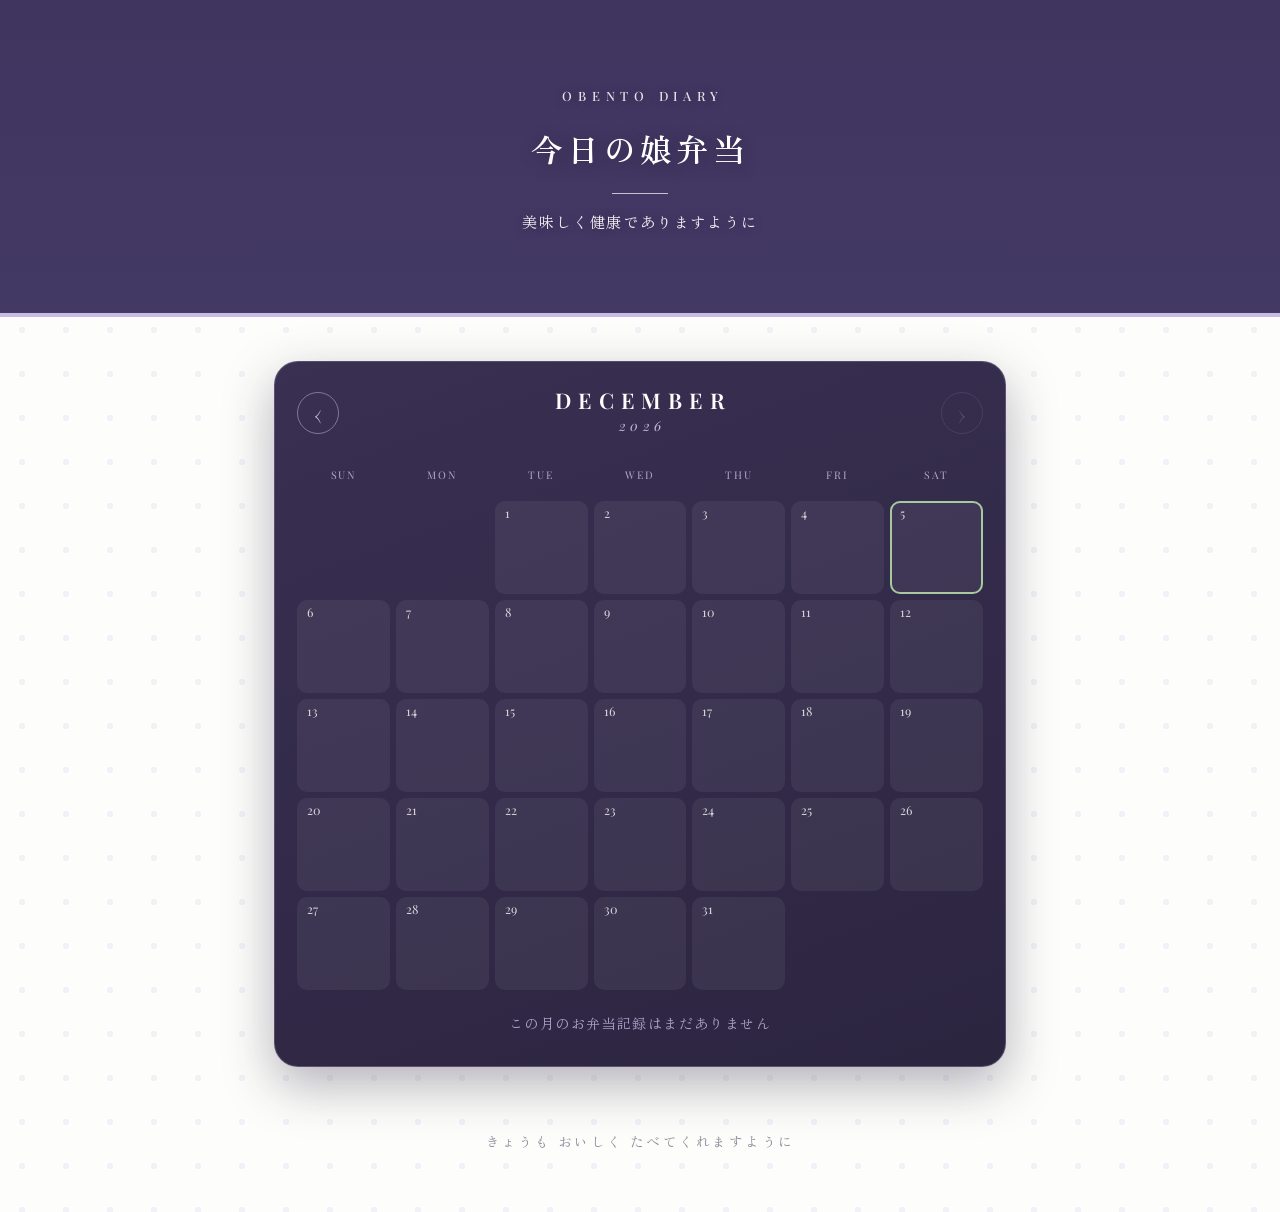
==== index.html @ 6dcab60a "ブログから独立した単独アプリ「カロリーノート」に変更 - ブログ⇔アプリの相互リンクを削除（ブログは元の見た目のまま） - 名称を「おべんとう健康ノート」→「カロリーノート」に変更 - スマホの「ホー" ====
<!DOCTYPE html>
<html lang="ja">
<head>
  <meta charset="UTF-8">
  <meta name="viewport" content="width=device-width, initial-scale=1.0">
  <title>今日の娘弁当</title>
  <link rel="preconnect" href="https://fonts.googleapis.com">
  <link rel="preconnect" href="https://fonts.gstatic.com" crossorigin>
  <link href="https://fonts.googleapis.com/css2?family=Playfair+Display:ital,wght@0,400;0,500;0,600;1,400&family=Zen+Old+Mincho:wght@400;500;700&display=swap" rel="stylesheet">
  <link rel="stylesheet" href="style.css">
</head>
<body>

  <header class="site-header">
    <div class="header-inner">
      <p class="site-eyebrow">OBENTO DIARY</p>
      <h1 class="site-title">今日の娘弁当</h1>
      <p class="site-subtitle">美味しく健康でありますように</p>
    </div>
  </header>

  <main>
    <section class="calendar-panel">
      <nav class="cal-nav">
        <button id="prev-month" class="cal-btn" aria-label="前の月へ">&#8249;</button>
        <div class="cal-title">
          <span id="cal-month" class="cal-month">JUNE</span>
          <span id="cal-year" class="cal-year">2026</span>
        </div>
        <button id="next-month" class="cal-btn" aria-label="次の月へ">&#8250;</button>
      </nav>
      <div id="calendar" class="cal-grid"></div>
      <p id="cal-empty" class="cal-empty" hidden>この月のお弁当記録はまだありません</p>
    </section>
  </main>

  <footer class="site-footer">
    <p>きょうも おいしく たべてくれますように</p>
  </footer>

  <!-- 写真をクリックしたときに大きく表示する窓 -->
  <div id="photo-modal" class="modal" hidden>
    <div id="modal-backdrop" class="modal-backdrop"></div>
    <figure class="modal-box">
      <button id="modal-close" class="modal-close" aria-label="閉じる">&times;</button>
      <img id="modal-img" class="modal-img" src="" alt="">
      <figcaption class="modal-info">
        <p id="modal-date-en" class="modal-date-en"></p>
        <p id="modal-date-ja" class="modal-date-ja"></p>
        <p id="modal-comment" class="modal-comment"></p>
      </figcaption>
    </figure>
  </div>

  <!-- お弁当のデータを読み込みます -->
  <script src="obento.js"></script>
  <script>
    // ▼▼ ここから下はプログラムです。さわらなくて大丈夫です ▼▼

    // 日本の祝日（2026〜2029年・卒業まで対応）。自動でカレンダーに表示されます
    const HOLIDAYS = {
      "2026-01-01": "元日", "2026-01-12": "成人の日", "2026-02-11": "建国記念の日",
      "2026-02-23": "天皇誕生日", "2026-03-20": "春分の日", "2026-04-29": "昭和の日",
      "2026-05-03": "憲法記念日", "2026-05-04": "みどりの日", "2026-05-05": "こどもの日",
      "2026-05-06": "振替休日", "2026-07-20": "海の日", "2026-08-11": "山の日",
      "2026-09-21": "敬老の日", "2026-09-22": "国民の休日", "2026-09-23": "秋分の日",
      "2026-10-12": "スポーツの日", "2026-11-03": "文化の日", "2026-11-23": "勤労感謝の日",
      "2027-01-01": "元日", "2027-01-11": "成人の日", "2027-02-11": "建国記念の日",
      "2027-02-23": "天皇誕生日", "2027-03-21": "春分の日", "2027-03-22": "振替休日",
      "2027-04-29": "昭和の日", "2027-05-03": "憲法記念日", "2027-05-04": "みどりの日",
      "2027-05-05": "こどもの日", "2027-07-19": "海の日", "2027-08-11": "山の日",
      "2027-09-20": "敬老の日", "2027-09-23": "秋分の日", "2027-10-11": "スポーツの日",
      "2027-11-03": "文化の日", "2027-11-23": "勤労感謝の日",
      "2028-01-01": "元日", "2028-01-10": "成人の日", "2028-02-11": "建国記念の日",
      "2028-02-23": "天皇誕生日", "2028-03-20": "春分の日", "2028-04-29": "昭和の日",
      "2028-05-03": "憲法記念日", "2028-05-04": "みどりの日", "2028-05-05": "こどもの日",
      "2028-07-17": "海の日", "2028-08-11": "山の日", "2028-09-18": "敬老の日",
      "2028-09-22": "秋分の日", "2028-10-09": "スポーツの日", "2028-11-03": "文化の日",
      "2028-11-23": "勤労感謝の日",
      "2029-01-01": "元日", "2029-01-08": "成人の日", "2029-02-11": "建国記念の日",
      "2029-02-12": "振替休日", "2029-02-23": "天皇誕生日", "2029-03-20": "春分の日",
      "2029-04-29": "昭和の日", "2029-04-30": "振替休日", "2029-05-03": "憲法記念日",
      "2029-05-04": "みどりの日", "2029-05-05": "こどもの日", "2029-07-16": "海の日",
      "2029-08-11": "山の日", "2029-09-17": "敬老の日", "2029-09-23": "秋分の日",
      "2029-09-24": "振替休日", "2029-10-08": "スポーツの日", "2029-11-03": "文化の日",
      "2029-11-23": "勤労感謝の日"
    };

    const MONTHS_EN = ["JANUARY", "FEBRUARY", "MARCH", "APRIL", "MAY", "JUNE",
                       "JULY", "AUGUST", "SEPTEMBER", "OCTOBER", "NOVEMBER", "DECEMBER"];
    const WDAYS_EN = ["SUN", "MON", "TUE", "WED", "THU", "FRI", "SAT"];
    const WDAYS_JA = ["日", "月", "火", "水", "木", "金", "土"];

    // "2026-6-8" のような書き方でも "2026-06-08" に揃える
    function normalizeKey(dateText) {
      const p = String(dateText).trim().split("-");
      if (p.length !== 3) return null;
      const y = Number(p[0]), m = Number(p[1]), d = Number(p[2]);
      if (!y || !m || !d) return null;
      return y + "-" + String(m).padStart(2, "0") + "-" + String(d).padStart(2, "0");
    }

    function nihongoDate(y, m, d) {
      const wd = WDAYS_JA[new Date(y, m - 1, d).getDay()];
      return y + "年" + m + "月" + d + "日（" + wd + "）";
    }

    function cafeDate(y, m, d) {
      const wd = WDAYS_EN[new Date(y, m - 1, d).getDay()];
      return MONTHS_EN[m - 1] + " " + d + ", " + y + " — " + wd;
    }

    // 日付 → お休みメモ の対応表を作る（obento.js の oyasumiList から）
    const noteByDate = {};
    if (typeof oyasumiList !== "undefined") {
      for (const o of oyasumiList) {
        const key = normalizeKey(o.date);
        if (key && o.note) noteByDate[key] = o.note;
      }
    }

    // 日付 → 記録 の対応表を作る
    const byDate = {};
    let minMonth = null, maxMonth = null; // 「年×12＋月」で月を数える
    if (typeof obentoList !== "undefined") {
      for (const o of obentoList) {
        const key = normalizeKey(o.date);
        if (!key) continue;
        byDate[key] = o;
        const y = Number(key.slice(0, 4)), m = Number(key.slice(5, 7));
        const idx = y * 12 + (m - 1);
        if (minMonth === null || idx < minMonth) minMonth = idx;
        if (maxMonth === null || idx > maxMonth) maxMonth = idx;
      }
    }

    // 今月もカレンダーを見られるようにしておく
    const today = new Date();
    const todayIdx = today.getFullYear() * 12 + today.getMonth();
    if (minMonth === null) minMonth = todayIdx;
    if (maxMonth === null) maxMonth = todayIdx;
    if (todayIdx > maxMonth) maxMonth = todayIdx;

    // 最初に表示する月（記録のある一番新しい月）
    let viewIdx = Math.min(maxMonth, todayIdx);

    const grid = document.getElementById("calendar");
    const emptyMsg = document.getElementById("cal-empty");
    const prevBtn = document.getElementById("prev-month");
    const nextBtn = document.getElementById("next-month");

    function render() {
      const y = Math.floor(viewIdx / 12);
      const m = (viewIdx % 12) + 1; // 1〜12

      document.getElementById("cal-month").textContent = MONTHS_EN[m - 1];
      document.getElementById("cal-year").textContent = y;
      prevBtn.disabled = viewIdx <= minMonth;
      nextBtn.disabled = viewIdx >= maxMonth;

      grid.innerHTML = "";

      // 曜日の見出し
      for (const wd of WDAYS_EN) {
        const el = document.createElement("div");
        el.className = "cal-wd";
        el.textContent = wd;
        grid.appendChild(el);
      }

      const firstWd = new Date(y, m - 1, 1).getDay();
      const daysInMonth = new Date(y, m, 0).getDate();

      // 1日より前の空きマス
      for (let i = 0; i < firstWd; i++) {
        const el = document.createElement("div");
        el.className = "cal-cell blank";
        grid.appendChild(el);
      }

      let count = 0;
      for (let d = 1; d <= daysInMonth; d++) {
        const cell = document.createElement("div");
        cell.className = "cal-cell";

        const key = y + "-" + String(m).padStart(2, "0") + "-" + String(d).padStart(2, "0");
        const entry = byDate[key];

        if (today.getFullYear() === y && today.getMonth() === m - 1 && today.getDate() === d) {
          cell.classList.add("today");
        }

        const num = document.createElement("span");
        num.className = "cal-daynum";
        num.textContent = d;
        cell.appendChild(num);

        // 写真 ＞ お休みメモ ＞ 祝日 の順で表示
        if (!entry && (noteByDate[key] || HOLIDAYS[key])) {
          const note = document.createElement("span");
          note.className = "cal-note" + (noteByDate[key] ? "" : " cal-holiday");
          note.textContent = noteByDate[key] || HOLIDAYS[key];
          cell.appendChild(note);
          cell.classList.add("has-note");
        }

        if (entry) {
          count++;
          cell.classList.add("has-photo");
          const img = document.createElement("img");
          img.className = "cal-photo";
          img.src = entry.photo;
          img.alt = nihongoDate(y, m, d) + "のお弁当";
          img.loading = "lazy";
          img.onerror = function () { this.onerror = null; this.src = "images/placeholder.svg"; };
          cell.appendChild(img);
          cell.addEventListener("click", function () { openModal(entry, y, m, d); });
          cell.setAttribute("role", "button");
          cell.tabIndex = 0;
          cell.addEventListener("keydown", function (e) {
            if (e.key === "Enter" || e.key === " ") { e.preventDefault(); openModal(entry, y, m, d); }
          });
        }

        grid.appendChild(cell);
      }

      emptyMsg.hidden = count > 0;
    }

    prevBtn.addEventListener("click", function () { if (viewIdx > minMonth) { viewIdx--; render(); } });
    nextBtn.addEventListener("click", function () { if (viewIdx < maxMonth) { viewIdx++; render(); } });

    // ---------- 写真の拡大表示 ----------
    const modal = document.getElementById("photo-modal");
    const modalImg = document.getElementById("modal-img");

    function openModal(entry, y, m, d) {
      modalImg.src = entry.photo;
      modalImg.alt = nihongoDate(y, m, d) + "のお弁当";
      modalImg.onerror = function () { this.onerror = null; this.src = "images/placeholder.svg"; };
      document.getElementById("modal-date-en").textContent = cafeDate(y, m, d);
      document.getElementById("modal-date-ja").textContent = nihongoDate(y, m, d);
      const commentEl = document.getElementById("modal-comment");
      commentEl.textContent = entry.comment || "";
      commentEl.hidden = !entry.comment; // コメントが空の日は欄ごと隠す
      modal.hidden = false;
      document.body.style.overflow = "hidden"; // 後ろのページが動かないように
    }

    function closeModal() {
      modal.hidden = true;
      modalImg.src = "";
      document.body.style.overflow = "";
    }

    document.getElementById("modal-close").addEventListener("click", closeModal);
    document.getElementById("modal-backdrop").addEventListener("click", closeModal);
    document.addEventListener("keydown", function (e) {
      if (e.key === "Escape" && !modal.hidden) closeModal();
    });

    render();
  </script>
</body>
</html>
---- style.css ----
/* =========================================
   今日の娘弁当 デザイン
   （このファイルはさわらなくて大丈夫です）
   ========================================= */

:root {
  --white: #fdfdfb;
  --lavender-pale: #f3f0fa;
  --lavender: #c9bce4;
  --lavender-deep: #8d7bb8;
  --green-pale: #eef4ea;
  --green: #a8c8a0;
  --green-deep: #6f9468;
  --gray-text: #5a5560;
  --gray-soft: #948f9e;
  --plum: #393052;        /* カレンダーの濃いラベンダー */
  --plum-deep: #2c2540;
}

* {
  box-sizing: border-box;
}

body {
  margin: 0;
  background-color: var(--white);
  /* ごくうっすらとしたラベンダーの水玉 */
  background-image: radial-gradient(rgba(201, 188, 228, 0.18) 10%, transparent 11%);
  background-size: 44px 44px;
  color: var(--gray-text);
  font-family: "Zen Old Mincho", "Hiragino Mincho ProN", "Yu Mincho", serif;
  line-height: 1.9;
}

/* ---------- ヘッダー（カフェ風パンケーキ写真 × ラベンダーの大人かっこいい雰囲気） ----------
   写真はUnsplash（無料・商用利用可・クレジット不要のライセンス）から読み込んでいます。
   自分の写真に変えたいときは、images フォルダに header.jpg という名前で
   横長の写真をアップロードするだけで、自動でそちらが優先されます。 */

.site-header {
  background-image:
    linear-gradient(rgba(56, 46, 84, 0.62), rgba(56, 46, 84, 0.38)),
    url("images/header.jpg"),
    url("https://images.unsplash.com/photo-1567620905732-2d1ec7ab7445?auto=format&fit=crop&w=1600&q=70");
  background-size: cover, cover, cover;
  background-position: center;
  background-color: #4a4070; /* 写真が読み込めないときの予備の色 */
  padding: 84px 16px 76px;
  text-align: center;
  border-bottom: 4px solid var(--lavender);
}

.header-inner {
  display: inline-block;
}

.site-eyebrow {
  margin: 0 0 10px;
  font-family: "Playfair Display", serif;
  font-size: 0.8rem;
  font-weight: 500;
  color: rgba(255, 255, 255, 0.85);
  letter-spacing: 0.45em;
  text-indent: 0.45em; /* 字間ぶんのズレを中央に戻す */
  text-shadow: 0 1px 8px rgba(40, 32, 62, 0.6);
}

.site-title {
  font-family: "Zen Old Mincho", "Hiragino Mincho ProN", serif;
  font-size: 2rem;
  font-weight: 600;
  margin: 0;
  color: #ffffff;
  letter-spacing: 0.14em;
  text-shadow: 0 2px 14px rgba(40, 32, 62, 0.65);
}

.site-subtitle {
  margin: 14px 0 0;
  padding-top: 14px;
  font-size: 0.95rem;
  color: rgba(255, 255, 255, 0.92);
  letter-spacing: 0.12em;
  text-shadow: 0 1px 8px rgba(40, 32, 62, 0.6);
  position: relative;
}

/* サブタイトルの上の細い飾り線 */
.site-subtitle::before {
  content: "";
  position: absolute;
  top: 0;
  left: 50%;
  transform: translateX(-50%);
  width: 56px;
  height: 1px;
  background: rgba(255, 255, 255, 0.7);
}

/* ---------- カレンダー（ヘッダーに合わせた濃いラベンダーのパネル） ---------- */

main {
  max-width: 760px;
  margin: 0 auto;
  padding: 44px 14px 24px;
}

.calendar-panel {
  background: linear-gradient(160deg, var(--plum), var(--plum-deep));
  border-radius: 24px;
  padding: 26px 22px 30px;
  box-shadow: 0 18px 50px rgba(44, 37, 64, 0.35);
  border: 1px solid rgba(201, 188, 228, 0.25);
}

/* 月の切り替え */
.cal-nav {
  display: flex;
  align-items: center;
  justify-content: space-between;
  margin-bottom: 22px;
}

.cal-title {
  text-align: center;
}

.cal-month {
  display: block;
  font-family: "Playfair Display", serif;
  font-size: 1.35rem;
  font-weight: 600;
  letter-spacing: 0.32em;
  text-indent: 0.32em;
  color: #ffffff;
  line-height: 1.2;
}

.cal-year {
  display: block;
  font-family: "Playfair Display", serif;
  font-style: italic;
  font-size: 0.85rem;
  letter-spacing: 0.3em;
  text-indent: 0.3em;
  color: var(--lavender);
}

.cal-btn {
  width: 42px;
  height: 42px;
  border-radius: 50%;
  border: 1px solid rgba(201, 188, 228, 0.5);
  background: transparent;
  color: var(--lavender);
  font-size: 1.5rem;
  line-height: 1;
  cursor: pointer;
  transition: background 0.2s, color 0.2s;
  font-family: "Playfair Display", serif;
}

.cal-btn:hover:not(:disabled) {
  background: rgba(201, 188, 228, 0.18);
  color: #fff;
}

.cal-btn:disabled {
  opacity: 0.25;
  cursor: default;
}

/* カレンダーの表 */
.cal-grid {
  display: grid;
  grid-template-columns: repeat(7, 1fr);
  gap: 6px;
}

.cal-wd {
  text-align: center;
  font-family: "Playfair Display", serif;
  font-size: 0.66rem;
  letter-spacing: 0.18em;
  color: rgba(201, 188, 228, 0.85);
  padding: 4px 0 10px;
}

.cal-cell {
  position: relative;
  aspect-ratio: 1 / 1;
  border-radius: 10px;
  background: rgba(255, 255, 255, 0.06);
  overflow: hidden;
}

.cal-cell.blank {
  background: transparent;
}

.cal-daynum {
  position: absolute;
  top: 4px;
  left: 5px;
  z-index: 2;
  font-family: "Playfair Display", serif;
  font-size: 0.78rem;
  color: rgba(255, 255, 255, 0.8);
  line-height: 1;
  padding: 2px 5px;
}

/* 写真がある日 */
.cal-cell.has-photo {
  cursor: pointer;
}

.cal-cell.has-photo .cal-daynum {
  background: rgba(44, 37, 64, 0.72);
  border-radius: 999px;
  color: #fff;
}

.cal-photo {
  position: absolute;
  inset: 0;
  width: 100%;
  height: 100%;
  object-fit: cover;
  transition: transform 0.25s ease;
}

.cal-cell.has-photo:hover .cal-photo,
.cal-cell.has-photo:focus-visible .cal-photo {
  transform: scale(1.08);
}

.cal-cell.has-photo:focus-visible {
  outline: 2px solid var(--lavender);
}

/* 今日の日付 */
.cal-cell.today {
  box-shadow: inset 0 0 0 2px var(--green);
}

/* ---------- お休みメモ・祝日の文字 ---------- */

.cal-cell.has-note {
  background: rgba(201, 188, 228, 0.10);
}

.cal-note {
  position: absolute;
  inset: 0;
  display: flex;
  align-items: center;
  justify-content: center;
  padding: 16px 3px 4px;
  text-align: center;
  font-family: "Zen Old Mincho", serif;
  font-size: 0.6rem;
  line-height: 1.5;
  letter-spacing: 0.06em;
  color: var(--lavender);
  overflow: hidden;
}

/* 祝日はやさしいローズ色で */
.cal-note.cal-holiday {
  color: #dba8b4;
}

.cal-cell.has-note .cal-daynum {
  color: rgba(255, 255, 255, 0.55);
}

.cal-empty {
  margin: 20px 0 0;
  text-align: center;
  font-size: 0.88rem;
  letter-spacing: 0.1em;
  color: rgba(201, 188, 228, 0.8);
}

/* ---------- 写真の拡大表示（クリックで開く窓） ---------- */

.modal {
  position: fixed;
  inset: 0;
  z-index: 100;
  display: flex;
  align-items: center;
  justify-content: center;
  padding: 18px;
}

/* hidden属性がついているときは確実に消す */
.modal[hidden] {
  display: none;
}

.modal-backdrop {
  position: absolute;
  inset: 0;
  background: rgba(30, 25, 48, 0.82);
  backdrop-filter: blur(3px);
}

.modal-box {
  position: relative;
  margin: 0;
  background: #fff;
  border-radius: 18px;
  max-width: 540px;
  width: 100%;
  max-height: 92vh;
  overflow-y: auto;
  box-shadow: 0 24px 70px rgba(0, 0, 0, 0.45);
}

.modal-img {
  display: block;
  width: 100%;
  height: auto;
}

.modal-close {
  position: absolute;
  top: 10px;
  right: 10px;
  z-index: 2;
  width: 38px;
  height: 38px;
  border-radius: 50%;
  border: none;
  background: rgba(44, 37, 64, 0.7);
  color: #fff;
  font-size: 1.4rem;
  line-height: 1;
  cursor: pointer;
}

.modal-close:hover {
  background: rgba(44, 37, 64, 0.95);
}

.modal-info {
  padding: 18px 22px 24px;
}

.modal-date-en {
  margin: 0;
  font-family: "Playfair Display", serif;
  font-style: italic;
  font-size: 0.95rem;
  letter-spacing: 0.16em;
  color: var(--lavender-deep);
}

.modal-date-ja {
  margin: 2px 0 0;
  font-size: 0.8rem;
  letter-spacing: 0.1em;
  color: var(--gray-soft);
}

.modal-comment {
  margin: 12px 0 0;
  padding-top: 12px;
  border-top: 1px dotted #ddd7ea;
  font-size: 1rem;
  line-height: 2;
  letter-spacing: 0.05em;
}

/* ---------- フッター ---------- */

.site-footer {
  text-align: center;
  padding: 24px 16px 44px;
  color: var(--gray-soft);
  font-size: 0.85rem;
  letter-spacing: 0.18em;
}

/* ---------- スマホで見たとき ---------- */

@media (max-width: 480px) {
  .site-title {
    font-size: 1.4rem;
  }

  .calendar-panel {
    padding: 18px 10px 22px;
    border-radius: 18px;
  }

  .cal-grid {
    gap: 4px;
  }

  .cal-daynum {
    font-size: 0.66rem;
    top: 2px;
    left: 3px;
  }

  .cal-month {
    font-size: 1.05rem;
  }

  .cal-btn {
    width: 36px;
    height: 36px;
  }
}
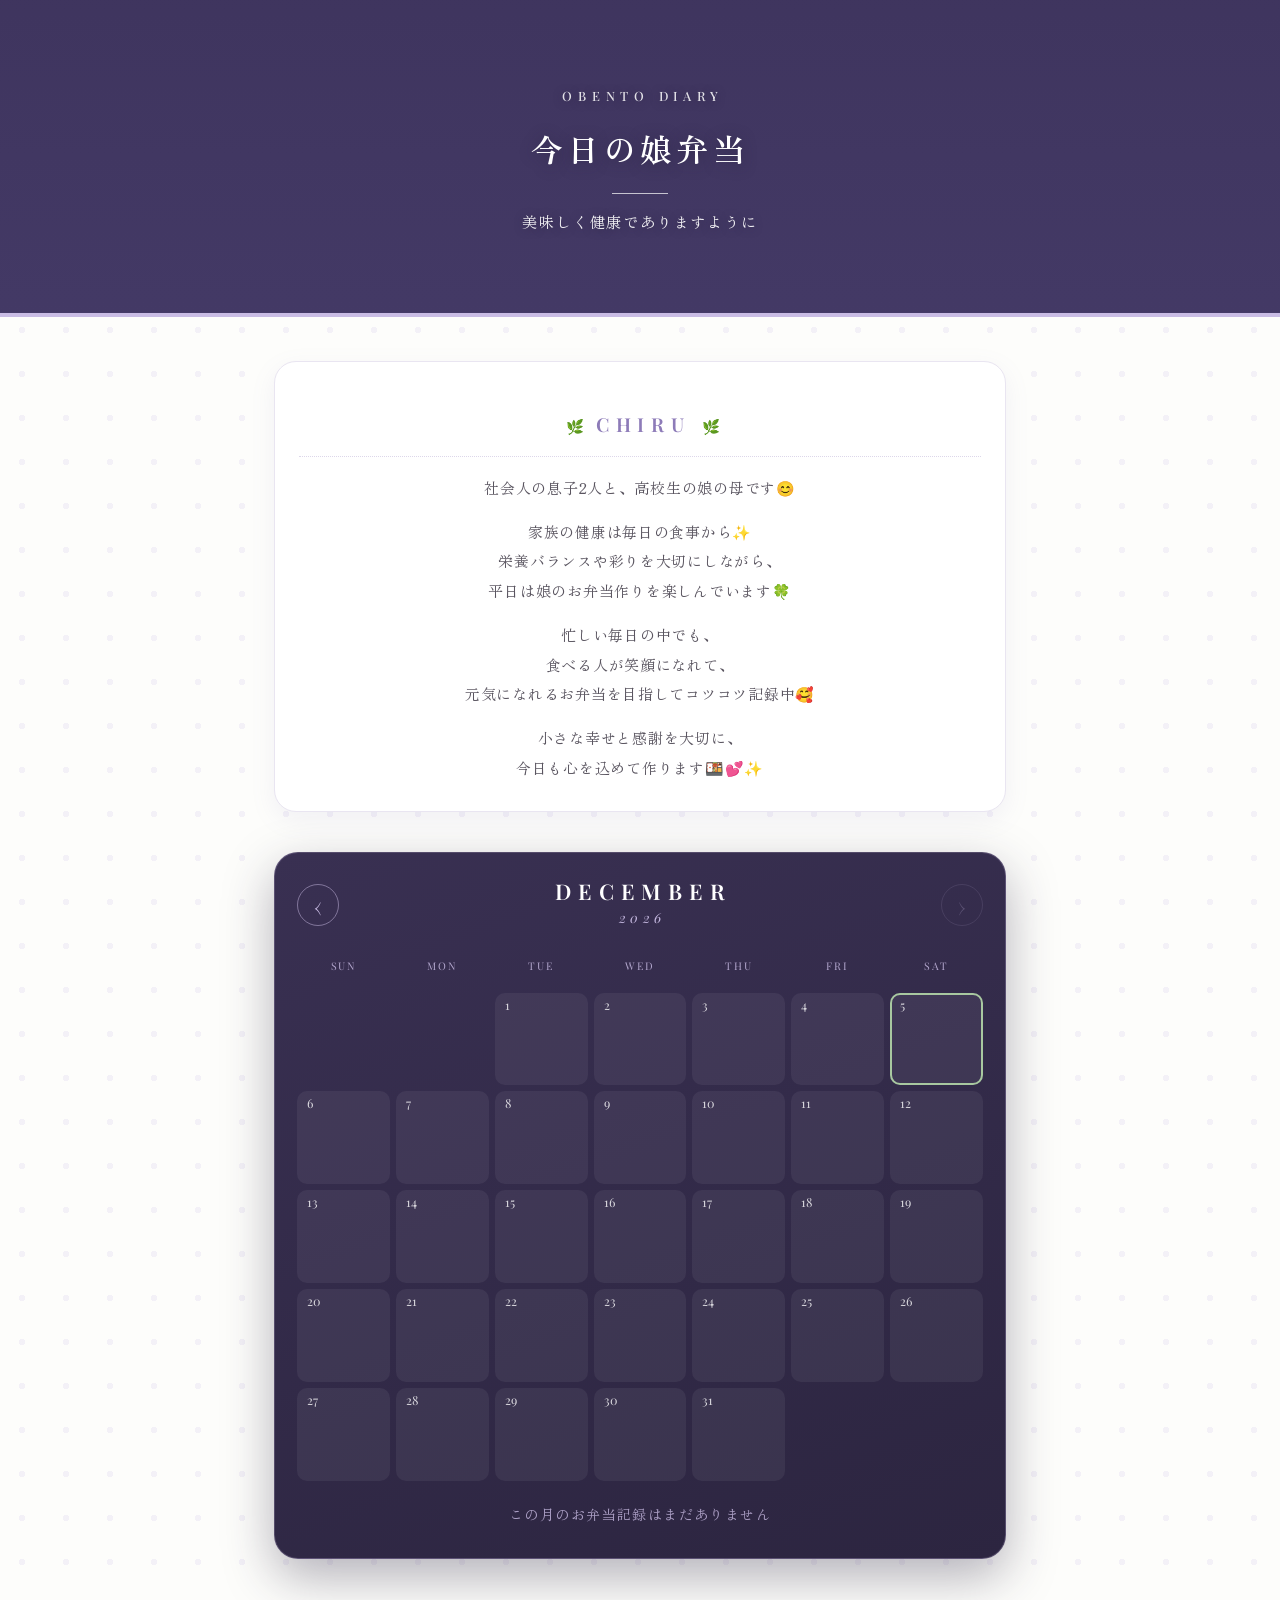
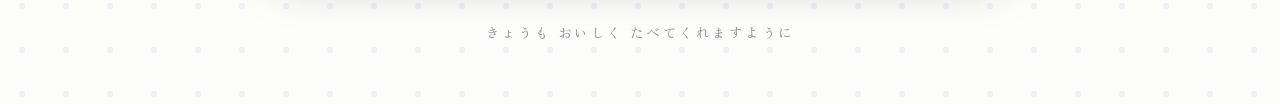
==== commit 08d61f7f: "プロフィールカードを追加 - ヘッダー下に丸アイコン＋名前＋紹介文の上品なカード - アイコンは images/profile.png を置くと自動表示（無い間は非表示） - 名前はPlayfair " ====
--- a/index.html
+++ b/index.html
@@ -20,6 +20,24 @@
   </header>
 
   <main>
+    <!-- プロフィール（アイコンは images/profile.png を置くと表示されます） -->
+    <section class="profile">
+      <img class="profile-icon" src="images/profile.png" alt="CHIRUのアイコン"
+           onerror="this.style.display='none'">
+      <p class="profile-name"><span class="profile-leaf">🌿</span> CHIRU <span class="profile-leaf">🌿</span></p>
+      <div class="profile-text">
+        <p>社会人の息子2人と、高校生の娘の母です😊</p>
+        <p>家族の健康は毎日の食事から✨<br>
+           栄養バランスや彩りを大切にしながら、<br>
+           平日は娘のお弁当作りを楽しんでいます🍀</p>
+        <p>忙しい毎日の中でも、<br>
+           食べる人が笑顔になれて、<br>
+           元気になれるお弁当を目指してコツコツ記録中🥰</p>
+        <p>小さな幸せと感謝を大切に、<br>
+           今日も心を込めて作ります🍱💕✨</p>
+      </div>
+    </section>
+
     <section class="calendar-panel">
       <nav class="cal-nav">
         <button id="prev-month" class="cal-btn" aria-label="前の月へ">&#8249;</button>
--- a/style.css
+++ b/style.css
@@ -97,6 +97,62 @@
   background: rgba(255, 255, 255, 0.7);
 }
 
+/* ---------- プロフィールカード ---------- */
+
+.profile {
+  background: #ffffff;
+  border: 1px solid #e9e5f1;
+  border-radius: 22px;
+  box-shadow: 0 8px 24px rgba(141, 123, 184, 0.10);
+  padding: 30px 24px 28px;
+  margin-bottom: 40px;
+  text-align: center;
+}
+
+.profile-icon {
+  width: 120px;
+  height: 120px;
+  border-radius: 50%;
+  object-fit: cover;
+  border: 3px solid var(--lavender-pale);
+  box-shadow: 0 4px 14px rgba(141, 123, 184, 0.25);
+  margin-top: -64px; /* ヘッダーに少し重ねておしゃれに */
+  background: #fff;
+}
+
+.profile-name {
+  margin: 14px 0 0;
+  font-family: "Playfair Display", serif;
+  font-size: 1.2rem;
+  font-weight: 600;
+  letter-spacing: 0.35em;
+  text-indent: 0.35em;
+  color: var(--lavender-deep);
+}
+
+.profile-leaf {
+  font-size: 0.9rem;
+  letter-spacing: normal;
+}
+
+.profile-text {
+  margin-top: 14px;
+  padding-top: 16px;
+  border-top: 1px dotted #ddd7ea;
+}
+
+.profile-text p {
+  margin: 0 0 14px;
+  font-size: 0.93rem;
+  line-height: 2;
+  letter-spacing: 0.05em;
+  color: var(--gray-text);
+}
+
+.profile-text p:last-child {
+  margin-bottom: 0;
+}
+
 /* ---------- カレンダー（ヘッダーに合わせた濃いラベンダーのパネル） ---------- */
 
 main {
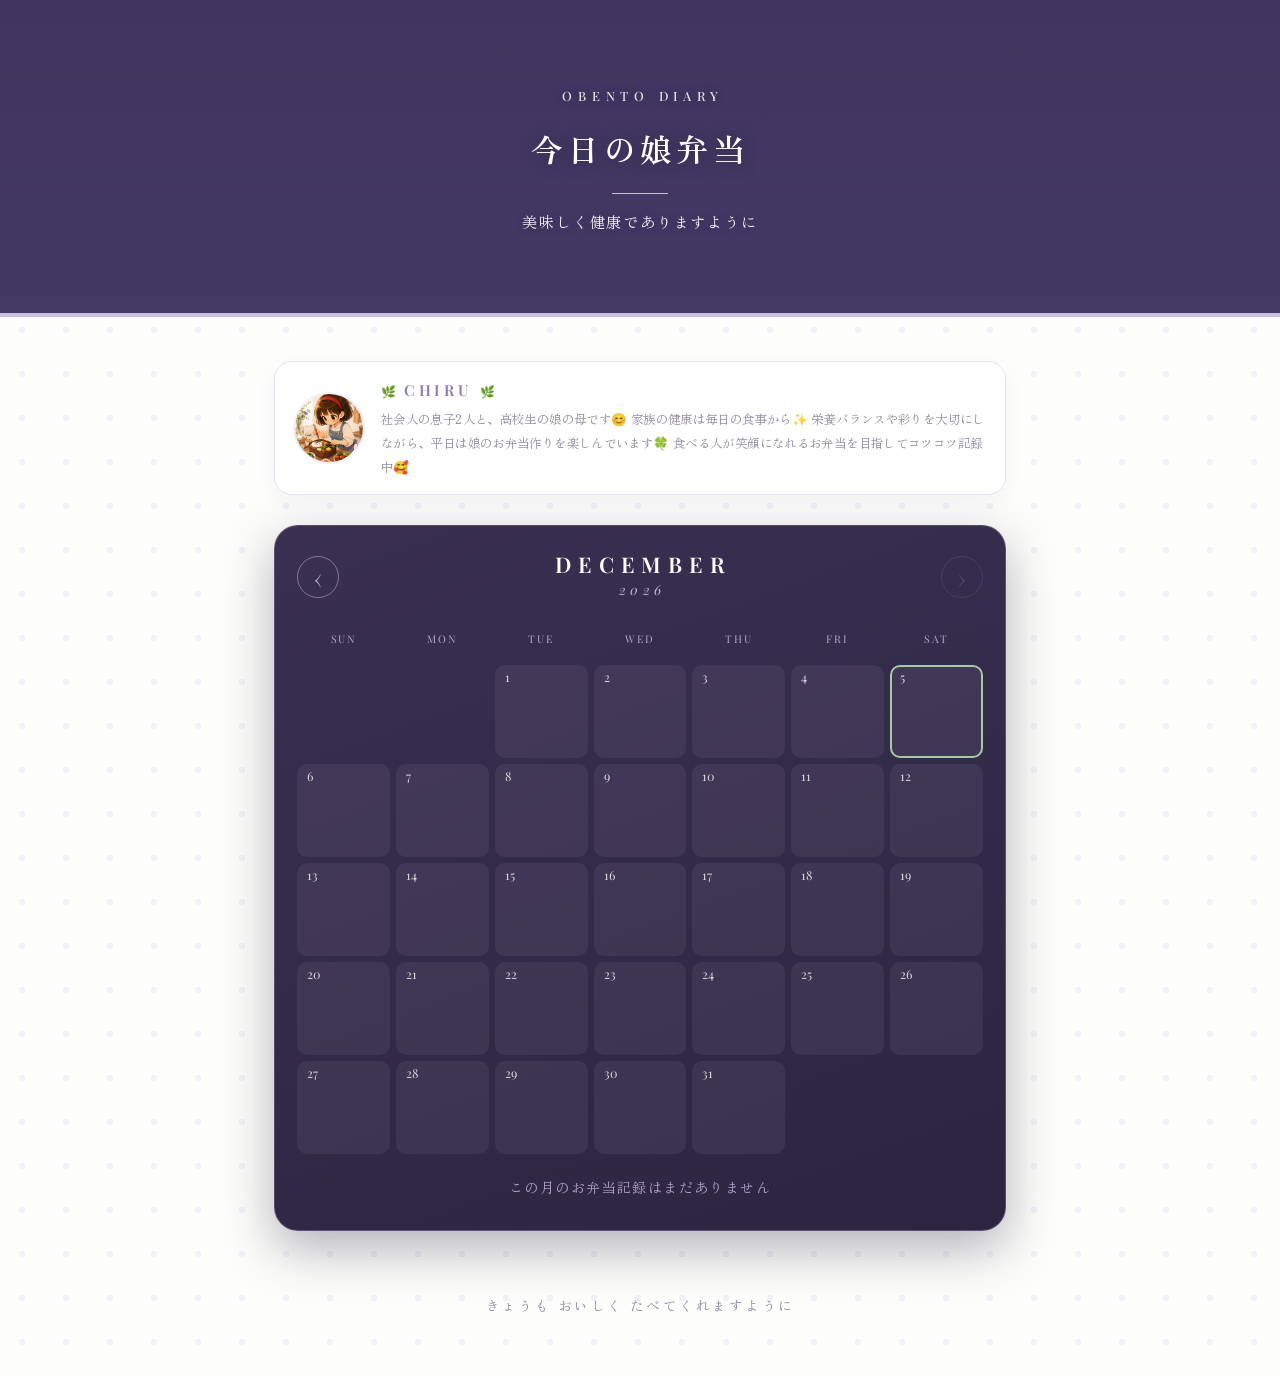
==== commit 3805e7c6: "プロフィールを小さな横長カードに変更しアイコンを設定 - アップロードされたイラストを images/profile.png に整理（丸枠の内側を切り出し） - カードを小型の横長レイアウトに（アイコ" ====
--- a/index.html
+++ b/index.html
@@ -20,21 +20,15 @@
   </header>
 
   <main>
-    <!-- プロフィール（アイコンは images/profile.png を置くと表示されます） -->
+    <!-- プロフィール（小さめの紹介カード。アイコンは images/profile.png） -->
     <section class="profile">
       <img class="profile-icon" src="images/profile.png" alt="CHIRUのアイコン"
            onerror="this.style.display='none'">
-      <p class="profile-name"><span class="profile-leaf">🌿</span> CHIRU <span class="profile-leaf">🌿</span></p>
-      <div class="profile-text">
-        <p>社会人の息子2人と、高校生の娘の母です😊</p>
-        <p>家族の健康は毎日の食事から✨<br>
-           栄養バランスや彩りを大切にしながら、<br>
-           平日は娘のお弁当作りを楽しんでいます🍀</p>
-        <p>忙しい毎日の中でも、<br>
-           食べる人が笑顔になれて、<br>
-           元気になれるお弁当を目指してコツコツ記録中🥰</p>
-        <p>小さな幸せと感謝を大切に、<br>
-           今日も心を込めて作ります🍱💕✨</p>
+      <div class="profile-body">
+        <p class="profile-name"><span class="profile-leaf">🌿</span> CHIRU <span class="profile-leaf">🌿</span></p>
+        <p class="profile-text">社会人の息子2人と、高校生の娘の母です😊
+          家族の健康は毎日の食事から✨ 栄養バランスや彩りを大切にしながら、平日は娘のお弁当作りを楽しんでいます🍀
+          食べる人が笑顔になれるお弁当を目指してコツコツ記録中🥰</p>
       </div>
     </section>
 
--- a/style.css
+++ b/style.css
@@ -100,57 +100,47 @@
 /* ---------- プロフィールカード ---------- */
 
 .profile {
+  display: flex;
+  align-items: center;
+  gap: 16px;
   background: #ffffff;
   border: 1px solid #e9e5f1;
-  border-radius: 22px;
-  box-shadow: 0 8px 24px rgba(141, 123, 184, 0.10);
-  padding: 30px 24px 28px;
-  margin-bottom: 40px;
-  text-align: center;
+  border-radius: 18px;
+  box-shadow: 0 6px 18px rgba(141, 123, 184, 0.08);
+  padding: 14px 18px;
+  margin-bottom: 30px;
 }
 
 .profile-icon {
-  width: 120px;
-  height: 120px;
+  width: 72px;
+  height: 72px;
+  flex-shrink: 0;
   border-radius: 50%;
   object-fit: cover;
-  border: 3px solid var(--lavender-pale);
-  box-shadow: 0 4px 14px rgba(141, 123, 184, 0.25);
-  margin-top: -64px; /* ヘッダーに少し重ねておしゃれに */
+  border: 2px solid var(--lavender-pale);
   background: #fff;
 }
 
 .profile-name {
-  margin: 14px 0 0;
-  font-family: "Playfair Display", serif;
-  font-size: 1.2rem;
+  margin: 0 0 4px;
+  font-family: "Playfair Display", serif;
+  font-size: 0.95rem;
   font-weight: 600;
-  letter-spacing: 0.35em;
-  text-indent: 0.35em;
+  letter-spacing: 0.25em;
   color: var(--lavender-deep);
 }
 
 .profile-leaf {
-  font-size: 0.9rem;
+  font-size: 0.75rem;
   letter-spacing: normal;
 }
 
 .profile-text {
-  margin-top: 14px;
-  padding-top: 16px;
-  border-top: 1px dotted #ddd7ea;
-}
-
-.profile-text p {
-  margin: 0 0 14px;
-  font-size: 0.93rem;
-  line-height: 2;
-  letter-spacing: 0.05em;
-  color: var(--gray-text);
-}
-
-.profile-text p:last-child {
-  margin-bottom: 0;
+  margin: 0;
+  font-size: 0.78rem;
+  line-height: 1.9;
+  letter-spacing: 0.03em;
+  color: var(--gray-soft);
 }
 
 /* ---------- カレンダー（ヘッダーに合わせた濃いラベンダーのパネル） ---------- */
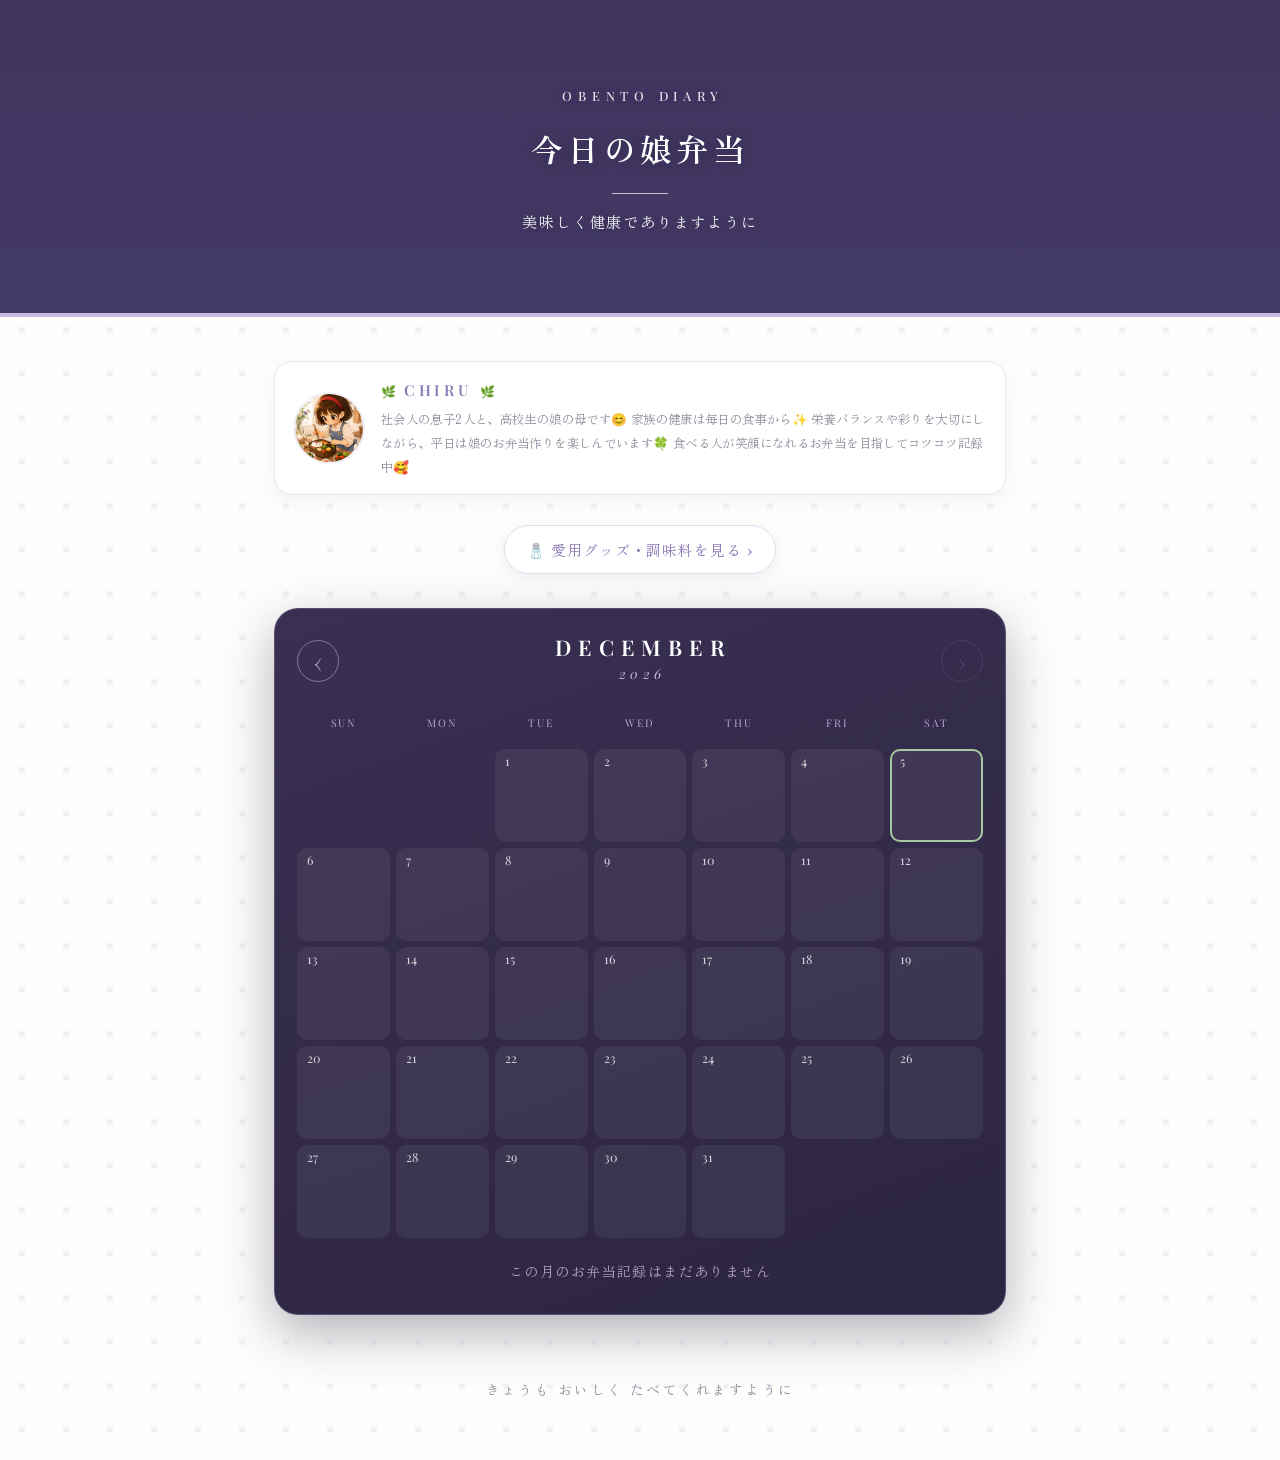
==== commit ddf980e9: "愛用グッズ・調味料の専用ページを追加 - goods.html：カテゴリ別（お弁当箱/保冷剤/調理道具/調味料/お取り寄せ・食材/その他）に紹介 - goods.js：グッズを1行で追加できるデータフ" ====
--- a/index.html
+++ b/index.html
@@ -31,6 +31,8 @@
           食べる人が笑顔になれるお弁当を目指してコツコツ記録中🥰</p>
       </div>
     </section>
+
+    <p class="page-nav"><a href="goods.html" class="nav-link">🧂 愛用グッズ・調味料を見る ›</a></p>
 
     <section class="calendar-panel">
       <nav class="cal-nav">
@@ -53,6 +55,8 @@
   <!-- 写真をクリックしたときに大きく表示する窓 -->
   <div id="photo-modal" class="modal" hidden>
     <div id="modal-backdrop" class="modal-backdrop"></div>
+    <button id="modal-prev" class="modal-arrow modal-prev" aria-label="前のお弁当へ">&#8249;</button>
+    <button id="modal-next" class="modal-arrow modal-next" aria-label="次のお弁当へ">&#8250;</button>
     <figure class="modal-box">
       <button id="modal-close" class="modal-close" aria-label="閉じる">&times;</button>
       <img id="modal-img" class="modal-img" src="" alt="">
@@ -146,6 +150,20 @@
       }
     }
 
+    // お弁当のある日を古い順に一列に並べる（大きい表示で前後にめくるため）
+    // 土日・休校日などお弁当のない日は自然にとばされ、月をまたいでひとつながりになる
+    const sortedDays = Object.keys(byDate).sort().map(function (key) {
+      return {
+        key: key,
+        entry: byDate[key],
+        y: Number(key.slice(0, 4)),
+        m: Number(key.slice(5, 7)),
+        d: Number(key.slice(8, 10)),
+      };
+    });
+    const indexOfKey = {};
+    sortedDays.forEach(function (item, i) { indexOfKey[item.key] = i; });
+
     // 今月もカレンダーを見られるようにしておく
     const today = new Date();
     const todayIdx = today.getFullYear() * 12 + today.getMonth();
@@ -226,11 +244,12 @@
           img.loading = "lazy";
           img.onerror = function () { this.onerror = null; this.src = "images/placeholder.svg"; };
           cell.appendChild(img);
-          cell.addEventListener("click", function () { openModal(entry, y, m, d); });
+          const cellIdx = indexOfKey[key];
+          cell.addEventListener("click", function () { openModal(cellIdx); });
           cell.setAttribute("role", "button");
           cell.tabIndex = 0;
           cell.addEventListener("keydown", function (e) {
-            if (e.key === "Enter" || e.key === " ") { e.preventDefault(); openModal(entry, y, m, d); }
+            if (e.key === "Enter" || e.key === " ") { e.preventDefault(); openModal(cellIdx); }
           });
         }
 
@@ -243,34 +262,68 @@
     prevBtn.addEventListener("click", function () { if (viewIdx > minMonth) { viewIdx--; render(); } });
     nextBtn.addEventListener("click", function () { if (viewIdx < maxMonth) { viewIdx++; render(); } });
 
-    // ---------- 写真の拡大表示 ----------
+    // ---------- 写真の拡大表示（前後にめくれる） ----------
     const modal = document.getElementById("photo-modal");
     const modalImg = document.getElementById("modal-img");
-
-    function openModal(entry, y, m, d) {
+    const modalPrev = document.getElementById("modal-prev");
+    const modalNext = document.getElementById("modal-next");
+    let modalIndex = -1; // いま大きく表示しているお弁当が sortedDays の何番目か
+
+    // sortedDays の i 番目のお弁当を大きく表示する
+    function openModal(i) {
+      if (i < 0 || i >= sortedDays.length) return;
+      modalIndex = i;
+      const item = sortedDays[i];
+      const entry = item.entry;
       modalImg.src = entry.photo;
-      modalImg.alt = nihongoDate(y, m, d) + "のお弁当";
+      modalImg.alt = nihongoDate(item.y, item.m, item.d) + "のお弁当";
       modalImg.onerror = function () { this.onerror = null; this.src = "images/placeholder.svg"; };
-      document.getElementById("modal-date-en").textContent = cafeDate(y, m, d);
-      document.getElementById("modal-date-ja").textContent = nihongoDate(y, m, d);
+      document.getElementById("modal-date-en").textContent = cafeDate(item.y, item.m, item.d);
+      document.getElementById("modal-date-ja").textContent = nihongoDate(item.y, item.m, item.d);
       const commentEl = document.getElementById("modal-comment");
       commentEl.textContent = entry.comment || "";
-      commentEl.hidden = !entry.comment; // コメントが空の日は欄ごと隠す
+      commentEl.hidden = !entry.comment; // コメント（ひとこと日記）が空の日は欄ごと隠す
+      // 端っこでは矢印を薄くして押せなくする
+      modalPrev.disabled = (i <= 0);
+      modalNext.disabled = (i >= sortedDays.length - 1);
       modal.hidden = false;
       document.body.style.overflow = "hidden"; // 後ろのページが動かないように
     }
+
+    function showPrev() { if (modalIndex > 0) openModal(modalIndex - 1); }
+    function showNext() { if (modalIndex < sortedDays.length - 1) openModal(modalIndex + 1); }
 
     function closeModal() {
       modal.hidden = true;
       modalImg.src = "";
+      modalIndex = -1;
       document.body.style.overflow = "";
     }
 
     document.getElementById("modal-close").addEventListener("click", closeModal);
     document.getElementById("modal-backdrop").addEventListener("click", closeModal);
+    modalPrev.addEventListener("click", showPrev);
+    modalNext.addEventListener("click", showNext);
+
+    // キーボード：← → でめくる、Escで閉じる
     document.addEventListener("keydown", function (e) {
-      if (e.key === "Escape" && !modal.hidden) closeModal();
+      if (modal.hidden) return;
+      if (e.key === "Escape") closeModal();
+      else if (e.key === "ArrowLeft") showPrev();
+      else if (e.key === "ArrowRight") showNext();
     });
+
+    // スマホ：写真を左右にスワイプしてめくる
+    let touchX = null;
+    modalImg.addEventListener("touchstart", function (e) {
+      touchX = e.changedTouches[0].clientX;
+    }, { passive: true });
+    modalImg.addEventListener("touchend", function (e) {
+      if (touchX === null) return;
+      const dx = e.changedTouches[0].clientX - touchX;
+      if (Math.abs(dx) > 45) { if (dx < 0) showNext(); else showPrev(); }
+      touchX = null;
+    }, { passive: true });
 
     render();
   </script>
--- a/style.css
+++ b/style.css
@@ -391,6 +391,48 @@
   background: rgba(44, 37, 64, 0.95);
 }
 
+/* 前後にめくる矢印（大きい表示の左右） */
+.modal-arrow {
+  position: absolute;
+  top: 50%;
+  transform: translateY(-50%);
+  z-index: 3;
+  width: 52px;
+  height: 52px;
+  border-radius: 50%;
+  border: 1px solid rgba(255, 255, 255, 0.35);
+  background: rgba(44, 37, 64, 0.55);
+  color: #fff;
+  font-family: "Playfair Display", serif;
+  font-size: 1.9rem;
+  line-height: 1;
+  cursor: pointer;
+  transition: background 0.2s, opacity 0.2s;
+}
+
+.modal-arrow:hover:not(:disabled) {
+  background: rgba(44, 37, 64, 0.85);
+}
+
+.modal-arrow:disabled {
+  opacity: 0.2;
+  cursor: default;
+}
+
+.modal-prev { left: 14px; }
+.modal-next { right: 14px; }
+
+/* スマホでは矢印を少し小さく、写真の端に寄せる */
+@media (max-width: 600px) {
+  .modal-arrow {
+    width: 44px;
+    height: 44px;
+    font-size: 1.6rem;
+  }
+  .modal-prev { left: 6px; }
+  .modal-next { right: 6px; }
+}
+
 .modal-info {
   padding: 18px 22px 24px;
 }
@@ -461,3 +503,99 @@
     height: 36px;
   }
 }
+
+/* ---------- ページ移動リンク（グッズページへ／戻る） ---------- */
+
+.page-nav {
+  text-align: center;
+  margin: 0 0 34px;
+}
+
+/* index側のグッズボタン（塗りのやさしいボタン） */
+.nav-link {
+  display: inline-block;
+  text-decoration: none;
+  font-size: 0.92rem;
+  letter-spacing: 0.06em;
+  color: var(--lavender-deep);
+  background: #fff;
+  border: 1px solid #e3ddf0;
+  border-radius: 999px;
+  padding: 10px 22px;
+  box-shadow: 0 4px 14px rgba(141, 123, 184, 0.12);
+  transition: background 0.2s, color 0.2s;
+}
+
+.nav-link:hover {
+  background: var(--lavender-pale);
+  color: var(--plum);
+}
+
+/* goods側の「戻る」は控えめに左寄せ */
+.goods-area {
+  max-width: 640px;
+  margin: 0 auto;
+}
+
+/* ---------- 愛用グッズ・調味料 ---------- */
+
+.goods-group {
+  margin-bottom: 34px;
+}
+
+.goods-cat {
+  font-family: "Zen Old Mincho", serif;
+  font-size: 1.15rem;
+  font-weight: 700;
+  color: var(--lavender-deep);
+  margin: 0 0 14px;
+  padding-bottom: 8px;
+  border-bottom: 2px dotted #ddd7ea;
+  letter-spacing: 0.08em;
+}
+
+.goods-card {
+  background: #fff;
+  border: 1px solid #e9e5f1;
+  border-radius: 16px;
+  padding: 16px 18px;
+  margin-bottom: 12px;
+  box-shadow: 0 4px 14px rgba(141, 123, 184, 0.08);
+}
+
+.goods-name {
+  margin: 0;
+  font-size: 1.02rem;
+  font-weight: 700;
+  color: var(--gray-text);
+  letter-spacing: 0.04em;
+}
+
+.goods-comment {
+  margin: 8px 0 0;
+  font-size: 0.92rem;
+  line-height: 1.9;
+  color: var(--gray-soft);
+}
+
+.goods-link {
+  display: inline-block;
+  margin-top: 12px;
+  text-decoration: none;
+  font-size: 0.85rem;
+  letter-spacing: 0.05em;
+  color: #fff;
+  background: var(--lavender-deep);
+  border-radius: 999px;
+  padding: 6px 18px;
+  transition: background 0.2s;
+}
+
+.goods-link:hover {
+  background: var(--plum);
+}
+
+.goods-empty {
+  text-align: center;
+  color: var(--gray-soft);
+}
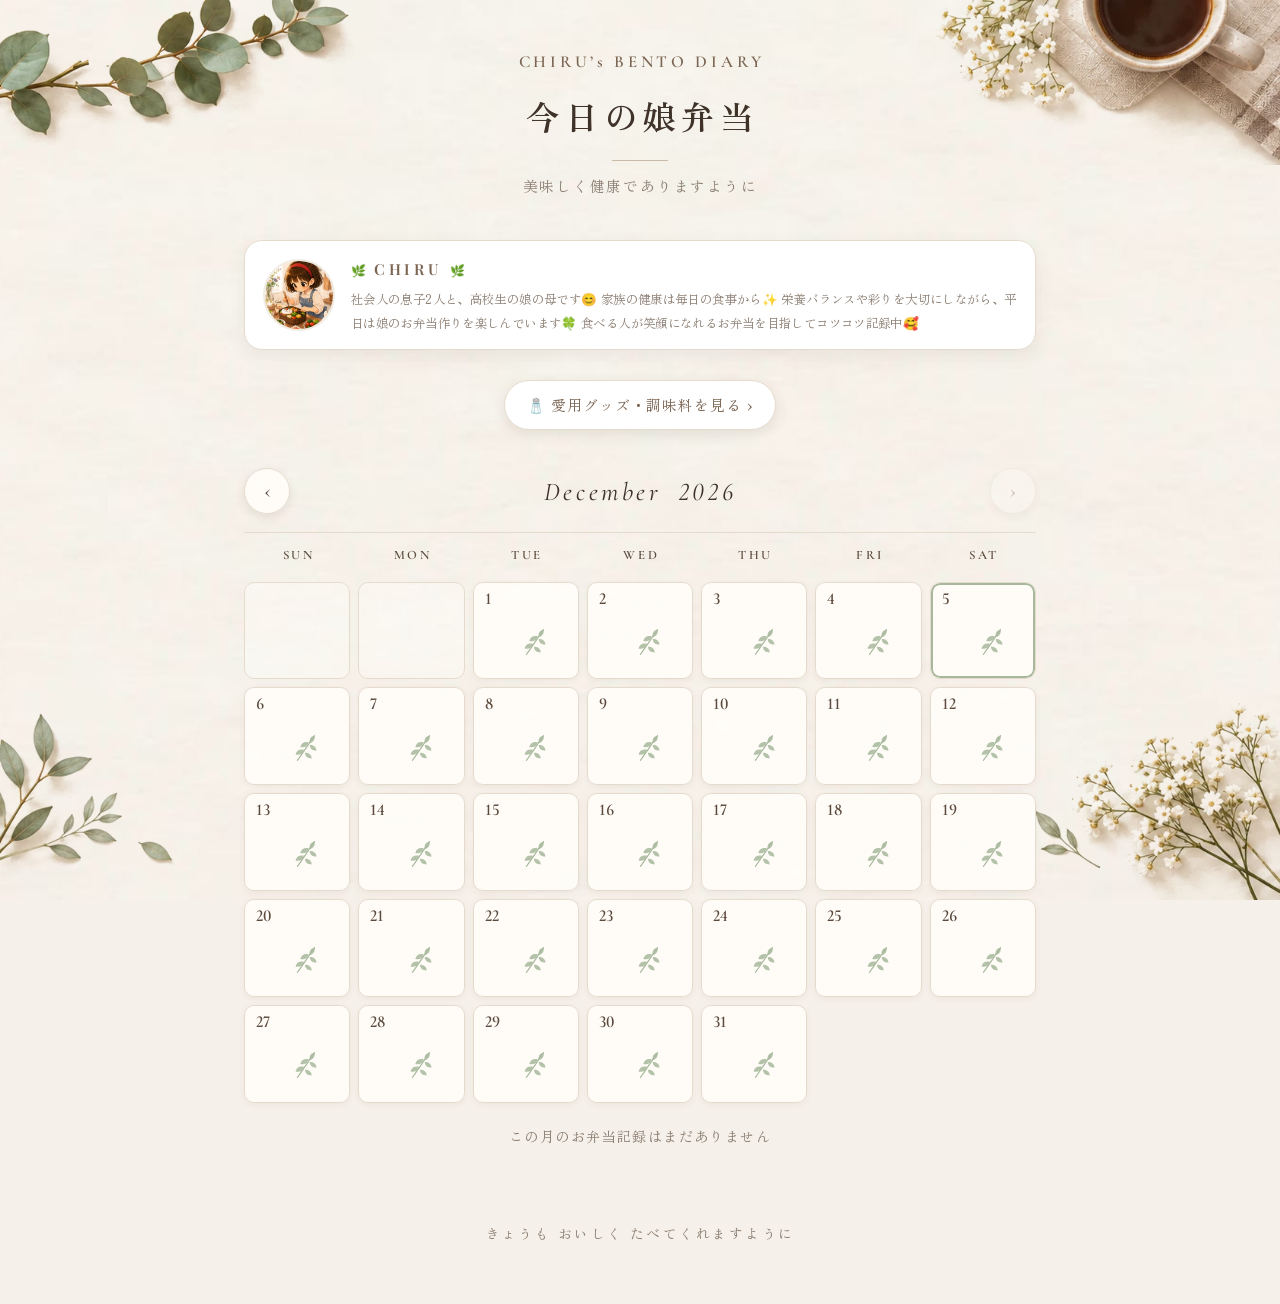
==== commit c89d19a7: "ブログの背景とデザインをクリーム色の紙×ユーカリ・かすみ草の雰囲気に変更 Co-Authored-By: Claude Opus 5.5 <noreply@anthropic.com> Claude-" ====
--- a/index.html
+++ b/index.html
@@ -6,14 +6,14 @@
   <title>今日の娘弁当</title>
   <link rel="preconnect" href="https://fonts.googleapis.com">
   <link rel="preconnect" href="https://fonts.gstatic.com" crossorigin>
-  <link href="https://fonts.googleapis.com/css2?family=Playfair+Display:ital,wght@0,400;0,500;0,600;1,400&family=Zen+Old+Mincho:wght@400;500;700&display=swap" rel="stylesheet">
+  <link href="https://fonts.googleapis.com/css2?family=Cormorant+Garamond:ital,wght@0,500;0,600;1,500&family=Playfair+Display:ital,wght@0,400;0,500;0,600;1,400&family=Zen+Old+Mincho:wght@400;500;700&display=swap" rel="stylesheet">
   <link rel="stylesheet" href="style.css">
 </head>
 <body>
 
   <header class="site-header">
     <div class="header-inner">
-      <p class="site-eyebrow">OBENTO DIARY</p>
+      <p class="site-eyebrow">CHIRU’s BENTO DIARY</p>
       <h1 class="site-title">今日の娘弁当</h1>
       <p class="site-subtitle">美味しく健康でありますように</p>
     </div>
@@ -68,8 +68,13 @@
     </figure>
   </div>
 
-  <!-- お弁当のデータを読み込みます -->
-  <script src="obento.js"></script>
+  <!-- お弁当のデータを読み込みます
+       うしろに「?v=（そのときの時刻）」を付けることで、ブラウザが古い内容を
+       覚えたままにならず、更新した記録がすぐ表示されます。
+       さわらなくて大丈夫です。 -->
+  <script>
+    document.write('<script src="obento.js?v=' + Date.now() + '"><\/script>');
+  </script>
   <script>
     // ▼▼ ここから下はプログラムです。さわらなくて大丈夫です ▼▼
 
@@ -183,7 +188,7 @@
       const y = Math.floor(viewIdx / 12);
       const m = (viewIdx % 12) + 1; // 1〜12
 
-      document.getElementById("cal-month").textContent = MONTHS_EN[m - 1];
+      document.getElementById("cal-month").textContent = MONTHS_EN[m - 1].charAt(0) + MONTHS_EN[m - 1].slice(1).toLowerCase();
       document.getElementById("cal-year").textContent = y;
       prevBtn.disabled = viewIdx <= minMonth;
       nextBtn.disabled = viewIdx >= maxMonth;
@@ -236,15 +241,25 @@
 
         if (entry) {
           count++;
-          cell.classList.add("has-photo");
-          const img = document.createElement("img");
-          img.className = "cal-photo";
-          img.src = entry.photo;
-          img.alt = nihongoDate(y, m, d) + "のお弁当";
-          img.loading = "lazy";
-          img.onerror = function () { this.onerror = null; this.src = "images/placeholder.svg"; };
-          cell.appendChild(img);
           const cellIdx = indexOfKey[key];
+          if (entry.photo) {
+            // 写真がある日
+            cell.classList.add("has-photo");
+            const img = document.createElement("img");
+            img.className = "cal-photo";
+            img.src = entry.photo;
+            img.alt = nihongoDate(y, m, d) + "のお弁当";
+            img.loading = "lazy";
+            img.onerror = function () { this.onerror = null; this.src = "images/placeholder.svg"; };
+            cell.appendChild(img);
+          } else {
+            // 写真がない日（フルーツだけ・メモだけの日）→ 小さくメモ表示
+            cell.classList.add("has-note", "diary-cell");
+            const note = document.createElement("span");
+            note.className = "cal-note";
+            note.textContent = entry.comment || "メモ";
+            cell.appendChild(note);
+          }
           cell.addEventListener("click", function () { openModal(cellIdx); });
           cell.setAttribute("role", "button");
           cell.tabIndex = 0;
@@ -275,9 +290,17 @@
       modalIndex = i;
       const item = sortedDays[i];
       const entry = item.entry;
-      modalImg.src = entry.photo;
-      modalImg.alt = nihongoDate(item.y, item.m, item.d) + "のお弁当";
-      modalImg.onerror = function () { this.onerror = null; this.src = "images/placeholder.svg"; };
+      if (entry.photo) {
+        // 写真がある日
+        modalImg.src = entry.photo;
+        modalImg.alt = nihongoDate(item.y, item.m, item.d) + "のお弁当";
+        modalImg.onerror = function () { this.onerror = null; this.src = "images/placeholder.svg"; };
+        modalImg.hidden = false;
+      } else {
+        // 写真がない日（フルーツだけ・メモだけ）は画像を出さず、日付とコメントだけ
+        modalImg.hidden = true;
+        modalImg.removeAttribute("src");
+      }
       document.getElementById("modal-date-en").textContent = cafeDate(item.y, item.m, item.d);
       document.getElementById("modal-date-ja").textContent = nihongoDate(item.y, item.m, item.d);
       const commentEl = document.getElementById("modal-comment");
--- a/style.css
+++ b/style.css
@@ -4,84 +4,97 @@
    ========================================= */
 
 :root {
-  --white: #fdfdfb;
-  --lavender-pale: #f3f0fa;
-  --lavender: #c9bce4;
-  --lavender-deep: #8d7bb8;
-  --green-pale: #eef4ea;
-  --green: #a8c8a0;
-  --green-deep: #6f9468;
-  --gray-text: #5a5560;
-  --gray-soft: #948f9e;
-  --plum: #393052;        /* カレンダーの濃いラベンダー */
-  --plum-deep: #2c2540;
+  /* クリーム色の紙 × 茶色の文字 × ユーカリのグリーン */
+  --white: #f5f0e9;       /* 背景の紙の色 */
+  --lavender-pale: #f1ebe1;
+  --lavender: #cbbba6;
+  --lavender-deep: #7b6553;
+  --green-pale: #eef1e8;
+  --green: #a7b89c;
+  --green-deep: #6c8262;
+  --gray-text: #4f4339;
+  --gray-soft: #8d8075;
+  --plum: #5b4a3d;
+  --plum-deep: #3e3229;
+  --card: rgba(255, 253, 249, 0.92);   /* カレンダーのマスなど白っぽいカード */
+  --line: #e5dbcd;                      /* うすい線 */
 }
 
 * {
   box-sizing: border-box;
 }
 
+html {
+  background: var(--white);
+}
+
 body {
   margin: 0;
-  background-color: var(--white);
-  /* ごくうっすらとしたラベンダーの水玉 */
-  background-image: radial-gradient(rgba(201, 188, 228, 0.18) 10%, transparent 11%);
-  background-size: 44px 44px;
   color: var(--gray-text);
   font-family: "Zen Old Mincho", "Hiragino Mincho ProN", "Yu Mincho", serif;
   line-height: 1.9;
 }
 
-/* ---------- ヘッダー（カフェ風パンケーキ写真 × ラベンダーの大人かっこいい雰囲気） ----------
-   写真はUnsplash（無料・商用利用可・クレジット不要のライセンス）から読み込んでいます。
-   自分の写真に変えたいときは、images フォルダに header.jpg という名前で
-   横長の写真をアップロードするだけで、自動でそちらが優先されます。 */
+/* 背景：クリーム色の紙と、四すみのユーカリ・かすみ草・コーヒーの飾り
+   （画面に固定して、スクロールしても四すみに見えるようにしています） */
+body::before {
+  content: "";
+  position: fixed;
+  inset: 0;
+  z-index: -1;
+  pointer-events: none;
+  background:
+    url("images/deco-tl.png") left top / var(--deco-tl) auto no-repeat,
+    url("images/deco-tr.png") right top / var(--deco-tr) auto no-repeat,
+    url("images/deco-bl.png") left bottom / var(--deco-bl) auto no-repeat,
+    url("images/deco-br.png") right bottom / var(--deco-br) auto no-repeat,
+    url("images/bg-paper.jpg") center / cover no-repeat,
+    var(--white);
+  --deco-tl: clamp(150px, 28vw, 470px);
+  --deco-tr: clamp(150px, 28vw, 467px);
+  --deco-bl: clamp(80px, 14vw, 235px);
+  --deco-br: clamp(110px, 20vw, 337px);
+}
+
+/* ---------- ヘッダー（紙の上に、落ち着いた茶色の文字） ---------- */
 
 .site-header {
-  background-image:
-    linear-gradient(rgba(56, 46, 84, 0.62), rgba(56, 46, 84, 0.38)),
-    url("images/header.jpg"),
-    url("https://images.unsplash.com/photo-1567620905732-2d1ec7ab7445?auto=format&fit=crop&w=1600&q=70");
-  background-size: cover, cover, cover;
-  background-position: center;
-  background-color: #4a4070; /* 写真が読み込めないときの予備の色 */
-  padding: 84px 16px 76px;
-  text-align: center;
-  border-bottom: 4px solid var(--lavender);
+  padding: 46px 16px 20px;
+  text-align: center;
 }
 
 .header-inner {
   display: inline-block;
 }
 
+/* 小さい英語のタイトル「CHIRU's BENTO DIARY」 */
 .site-eyebrow {
-  margin: 0 0 10px;
-  font-family: "Playfair Display", serif;
-  font-size: 0.8rem;
-  font-weight: 500;
-  color: rgba(255, 255, 255, 0.85);
-  letter-spacing: 0.45em;
-  text-indent: 0.45em; /* 字間ぶんのズレを中央に戻す */
-  text-shadow: 0 1px 8px rgba(40, 32, 62, 0.6);
+  margin: 0 0 6px;
+  font-family: "Cormorant Garamond", "Playfair Display", serif;
+  font-size: 1.05rem;
+  font-weight: 600;
+  color: var(--lavender-deep);
+  letter-spacing: 0.22em;
+  text-indent: 0.22em; /* 字間ぶんのズレを中央に戻す */
 }
 
 .site-title {
   font-family: "Zen Old Mincho", "Hiragino Mincho ProN", serif;
-  font-size: 2rem;
+  font-size: 2.1rem;
   font-weight: 600;
   margin: 0;
-  color: #ffffff;
+  color: var(--plum-deep);
   letter-spacing: 0.14em;
-  text-shadow: 0 2px 14px rgba(40, 32, 62, 0.65);
+  text-indent: 0.14em;
 }
 
 .site-subtitle {
-  margin: 14px 0 0;
-  padding-top: 14px;
-  font-size: 0.95rem;
-  color: rgba(255, 255, 255, 0.92);
+  margin: 12px 0 0;
+  padding-top: 12px;
+  font-family: "Zen Old Mincho", serif;
+  font-size: 0.92rem;
+  color: var(--gray-soft);
   letter-spacing: 0.12em;
-  text-shadow: 0 1px 8px rgba(40, 32, 62, 0.6);
   position: relative;
 }
 
@@ -94,7 +107,7 @@
   transform: translateX(-50%);
   width: 56px;
   height: 1px;
-  background: rgba(255, 255, 255, 0.7);
+  background: var(--lavender);
 }
 
 /* ---------- プロフィールカード ---------- */
@@ -104,9 +117,9 @@
   align-items: center;
   gap: 16px;
   background: #ffffff;
-  border: 1px solid #e9e5f1;
+  border: 1px solid var(--line);
   border-radius: 18px;
-  box-shadow: 0 6px 18px rgba(141, 123, 184, 0.08);
+  box-shadow: 0 6px 18px rgba(91, 74, 61, 0.08);
   padding: 14px 18px;
   margin-bottom: 30px;
 }
@@ -143,20 +156,16 @@
   color: var(--gray-soft);
 }
 
-/* ---------- カレンダー（ヘッダーに合わせた濃いラベンダーのパネル） ---------- */
+/* ---------- カレンダー（白っぽいマス目に写真をのせる） ---------- */
 
 main {
-  max-width: 760px;
+  max-width: 820px;
   margin: 0 auto;
-  padding: 44px 14px 24px;
+  padding: 20px 14px 24px;
 }
 
 .calendar-panel {
-  background: linear-gradient(160deg, var(--plum), var(--plum-deep));
-  border-radius: 24px;
-  padding: 26px 22px 30px;
-  box-shadow: 0 18px 50px rgba(44, 37, 64, 0.35);
-  border: 1px solid rgba(201, 188, 228, 0.25);
+  padding: 4px 0 10px;
 }
 
 /* 月の切り替え */
@@ -164,55 +173,55 @@
   display: flex;
   align-items: center;
   justify-content: space-between;
-  margin-bottom: 22px;
+  margin-bottom: 18px;
 }
 
 .cal-title {
   text-align: center;
+  font-family: "Cormorant Garamond", "Playfair Display", serif;
+  font-style: italic;
+  font-size: 1.6rem;
+  letter-spacing: 0.14em;
+  color: var(--plum-deep);
+  line-height: 1.3;
+}
+
+.cal-month,
+.cal-year {
+  display: inline;
 }
 
 .cal-month {
-  display: block;
-  font-family: "Playfair Display", serif;
-  font-size: 1.35rem;
-  font-weight: 600;
-  letter-spacing: 0.32em;
-  text-indent: 0.32em;
-  color: #ffffff;
-  line-height: 1.2;
-}
-
-.cal-year {
-  display: block;
-  font-family: "Playfair Display", serif;
-  font-style: italic;
-  font-size: 0.85rem;
-  letter-spacing: 0.3em;
-  text-indent: 0.3em;
-  color: var(--lavender);
+  margin-right: 0.3em;
+}
+
+/* 数字の高さをそろえる */
+.cal-title,
+.cal-daynum {
+  font-variant-numeric: lining-nums;
 }
 
 .cal-btn {
-  width: 42px;
-  height: 42px;
+  width: 46px;
+  height: 46px;
   border-radius: 50%;
-  border: 1px solid rgba(201, 188, 228, 0.5);
-  background: transparent;
-  color: var(--lavender);
+  border: 1px solid var(--line);
+  background: var(--card);
+  color: var(--plum);
   font-size: 1.5rem;
   line-height: 1;
   cursor: pointer;
-  transition: background 0.2s, color 0.2s;
-  font-family: "Playfair Display", serif;
+  box-shadow: 0 3px 10px rgba(91, 74, 61, 0.12);
+  transition: background 0.2s;
+  font-family: "Cormorant Garamond", serif;
 }
 
 .cal-btn:hover:not(:disabled) {
-  background: rgba(201, 188, 228, 0.18);
-  color: #fff;
+  background: #fff;
 }
 
 .cal-btn:disabled {
-  opacity: 0.25;
+  opacity: 0.35;
   cursor: default;
 }
 
@@ -220,51 +229,73 @@
 .cal-grid {
   display: grid;
   grid-template-columns: repeat(7, 1fr);
-  gap: 6px;
+  gap: 8px;
+  border-top: 1px solid var(--line);
+  padding-top: 4px;
 }
 
 .cal-wd {
   text-align: center;
-  font-family: "Playfair Display", serif;
-  font-size: 0.66rem;
-  letter-spacing: 0.18em;
-  color: rgba(201, 188, 228, 0.85);
-  padding: 4px 0 10px;
+  font-family: "Cormorant Garamond", "Playfair Display", serif;
+  font-size: 0.8rem;
+  font-weight: 600;
+  letter-spacing: 0.2em;
+  text-indent: 0.2em;
+  color: var(--plum);
+  padding: 6px 0 6px;
 }
 
 .cal-cell {
   position: relative;
-  aspect-ratio: 1 / 1;
+  aspect-ratio: 1 / 0.92;
   border-radius: 10px;
-  background: rgba(255, 255, 255, 0.06);
+  background: var(--card);
+  border: 1px solid var(--line);
+  box-shadow: 0 2px 6px rgba(91, 74, 61, 0.06);
   overflow: hidden;
 }
 
 .cal-cell.blank {
-  background: transparent;
+  background: rgba(255, 253, 249, 0.45);
+  box-shadow: none;
+}
+
+/* 記録のない日は、小さな葉っぱの飾り */
+.cal-cell:not(.blank):not(.has-photo):not(.has-note) {
+  background-image: url("data:image/svg+xml,%3Csvg xmlns='http://www.w3.org/2000/svg' viewBox='0 0 40 40'%3E%3Cg fill='none' stroke='%23a7b89c' stroke-width='1.2' stroke-linecap='round'%3E%3Cpath d='M12 34 C18 26 23 18 30 8'/%3E%3C/g%3E%3Cg fill='%23a7b89c' opacity='.85'%3E%3Cpath d='M30 8 c-4 1-6 4-5 8 c4-1 6-4 5-8z'/%3E%3Cpath d='M24 15 c-5-1-8 1-9 5 c5 1 8-1 9-5z'/%3E%3Cpath d='M25 18 c4 0 7 2 7 6 c-4 0-7-2-7-6z'/%3E%3Cpath d='M19 23 c-5-1-8 1-9 5 c5 1 8-1 9-5z'/%3E%3Cpath d='M20 26 c4 0 7 2 7 6 c-4 0-7-2-7-6z'/%3E%3C/g%3E%3C/svg%3E");
+  background-repeat: no-repeat;
+  background-position: 62% 68%;
+  background-size: 36% auto;
 }
 
 .cal-daynum {
   position: absolute;
-  top: 4px;
-  left: 5px;
+  top: 6px;
+  left: 7px;
   z-index: 2;
-  font-family: "Playfair Display", serif;
-  font-size: 0.78rem;
-  color: rgba(255, 255, 255, 0.8);
+  font-family: "Cormorant Garamond", "Playfair Display", serif;
+  font-size: 1.05rem;
+  font-weight: 600;
+  color: var(--plum);
   line-height: 1;
-  padding: 2px 5px;
-}
-
-/* 写真がある日 */
+  padding: 2px 4px;
+}
+
+/* 写真がある日：日付を白い丸の中に */
 .cal-cell.has-photo {
   cursor: pointer;
 }
 
 .cal-cell.has-photo .cal-daynum {
-  background: rgba(44, 37, 64, 0.72);
+  display: flex;
+  align-items: center;
+  justify-content: center;
+  min-width: 1.75em;
+  height: 1.75em;
+  padding: 0 3px;
+  background: rgba(255, 253, 249, 0.92);
   border-radius: 999px;
-  color: #fff;
+  box-shadow: 0 1px 4px rgba(62, 50, 41, 0.18);
 }
 
 .cal-photo {
@@ -278,11 +309,11 @@
 
 .cal-cell.has-photo:hover .cal-photo,
 .cal-cell.has-photo:focus-visible .cal-photo {
-  transform: scale(1.08);
+  transform: scale(1.06);
 }
 
 .cal-cell.has-photo:focus-visible {
-  outline: 2px solid var(--lavender);
+  outline: 2px solid var(--green-deep);
 }
 
 /* 今日の日付 */
@@ -291,10 +322,6 @@
 }
 
 /* ---------- お休みメモ・祝日の文字 ---------- */
-
-.cal-cell.has-note {
-  background: rgba(201, 188, 228, 0.10);
-}
 
 .cal-note {
   position: absolute;
@@ -302,23 +329,19 @@
   display: flex;
   align-items: center;
   justify-content: center;
-  padding: 16px 3px 4px;
+  padding: 18px 3px 4px;
   text-align: center;
   font-family: "Zen Old Mincho", serif;
-  font-size: 0.6rem;
+  font-size: 0.72rem;
   line-height: 1.5;
-  letter-spacing: 0.06em;
-  color: var(--lavender);
+  letter-spacing: 0.08em;
+  color: var(--plum);
   overflow: hidden;
 }
 
-/* 祝日はやさしいローズ色で */
+/* 祝日はやさしいローズブラウンで */
 .cal-note.cal-holiday {
-  color: #dba8b4;
-}
-
-.cal-cell.has-note .cal-daynum {
-  color: rgba(255, 255, 255, 0.55);
+  color: #b07a6c;
 }
 
 .cal-empty {
@@ -326,7 +349,7 @@
   text-align: center;
   font-size: 0.88rem;
   letter-spacing: 0.1em;
-  color: rgba(201, 188, 228, 0.8);
+  color: var(--gray-soft);
 }
 
 /* ---------- 写真の拡大表示（クリックで開く窓） ---------- */
@@ -349,7 +372,7 @@
 .modal-backdrop {
   position: absolute;
   inset: 0;
-  background: rgba(30, 25, 48, 0.82);
+  background: rgba(46, 37, 30, 0.8);
   backdrop-filter: blur(3px);
 }
 
@@ -380,7 +403,7 @@
   height: 38px;
   border-radius: 50%;
   border: none;
-  background: rgba(44, 37, 64, 0.7);
+  background: rgba(62, 50, 41, 0.7);
   color: #fff;
   font-size: 1.4rem;
   line-height: 1;
@@ -388,7 +411,7 @@
 }
 
 .modal-close:hover {
-  background: rgba(44, 37, 64, 0.95);
+  background: rgba(62, 50, 41, 0.95);
 }
 
 /* 前後にめくる矢印（大きい表示の左右） */
@@ -401,7 +424,7 @@
   height: 52px;
   border-radius: 50%;
   border: 1px solid rgba(255, 255, 255, 0.35);
-  background: rgba(44, 37, 64, 0.55);
+  background: rgba(62, 50, 41, 0.55);
   color: #fff;
   font-family: "Playfair Display", serif;
   font-size: 1.9rem;
@@ -411,7 +434,7 @@
 }
 
 .modal-arrow:hover:not(:disabled) {
-  background: rgba(44, 37, 64, 0.85);
+  background: rgba(62, 50, 41, 0.85);
 }
 
 .modal-arrow:disabled {
@@ -456,7 +479,7 @@
 .modal-comment {
   margin: 12px 0 0;
   padding-top: 12px;
-  border-top: 1px dotted #ddd7ea;
+  border-top: 1px dotted var(--line);
   font-size: 1rem;
   line-height: 2;
   letter-spacing: 0.05em;
@@ -479,28 +502,31 @@
     font-size: 1.4rem;
   }
 
-  .calendar-panel {
-    padding: 18px 10px 22px;
-    border-radius: 18px;
-  }
-
   .cal-grid {
     gap: 4px;
   }
 
+  .cal-cell {
+    border-radius: 7px;
+  }
+
   .cal-daynum {
-    font-size: 0.66rem;
-    top: 2px;
+    font-size: 0.74rem;
+    top: 3px;
     left: 3px;
   }
 
-  .cal-month {
-    font-size: 1.05rem;
+  .cal-note {
+    font-size: 0.56rem;
+  }
+
+  .cal-title {
+    font-size: 1.2rem;
   }
 
   .cal-btn {
-    width: 36px;
-    height: 36px;
+    width: 38px;
+    height: 38px;
   }
 }
 
@@ -519,10 +545,10 @@
   letter-spacing: 0.06em;
   color: var(--lavender-deep);
   background: #fff;
-  border: 1px solid #e3ddf0;
+  border: 1px solid var(--line);
   border-radius: 999px;
   padding: 10px 22px;
-  box-shadow: 0 4px 14px rgba(141, 123, 184, 0.12);
+  box-shadow: 0 4px 14px rgba(91, 74, 61, 0.12);
   transition: background 0.2s, color 0.2s;
 }
 
@@ -550,17 +576,17 @@
   color: var(--lavender-deep);
   margin: 0 0 14px;
   padding-bottom: 8px;
-  border-bottom: 2px dotted #ddd7ea;
+  border-bottom: 2px dotted var(--line);
   letter-spacing: 0.08em;
 }
 
 .goods-card {
   background: #fff;
-  border: 1px solid #e9e5f1;
+  border: 1px solid var(--line);
   border-radius: 16px;
   padding: 16px 18px;
   margin-bottom: 12px;
-  box-shadow: 0 4px 14px rgba(141, 123, 184, 0.08);
+  box-shadow: 0 4px 14px rgba(91, 74, 61, 0.08);
 }
 
 .goods-name {
@@ -599,3 +625,22 @@
   text-align: center;
   color: var(--gray-soft);
 }
+
+/* 写真のない日記の日（フルーツだけ・メモだけ）— タップでコメントが読める */
+.cal-cell.diary-cell {
+  background: rgba(203, 187, 166, 0.14);
+  cursor: pointer;
+}
+
+.cal-cell.diary-cell::after {
+  content: "✎";
+  position: absolute;
+  bottom: 3px;
+  right: 5px;
+  font-size: 0.6rem;
+  color: rgba(203, 187, 166, 0.75);
+}
+
+.cal-cell.diary-cell:hover {
+  background: rgba(203, 187, 166, 0.22);
+}
